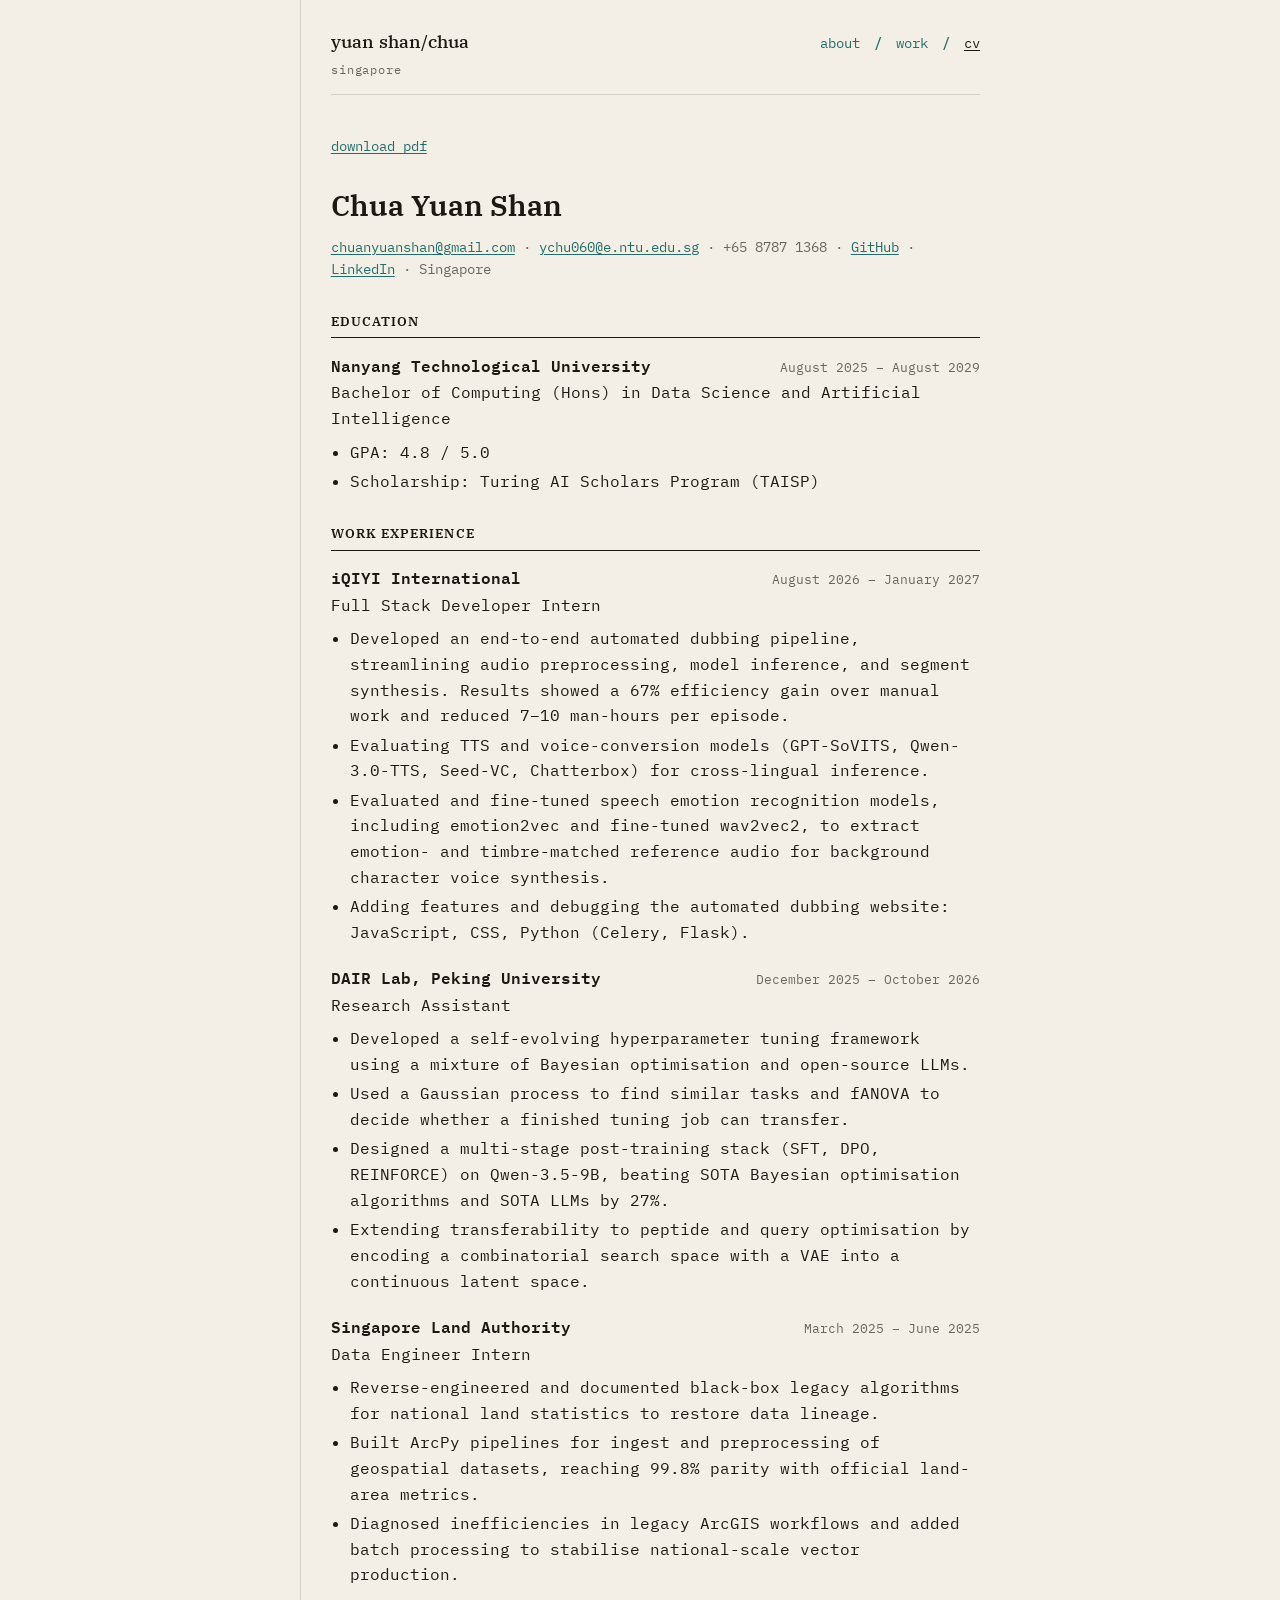
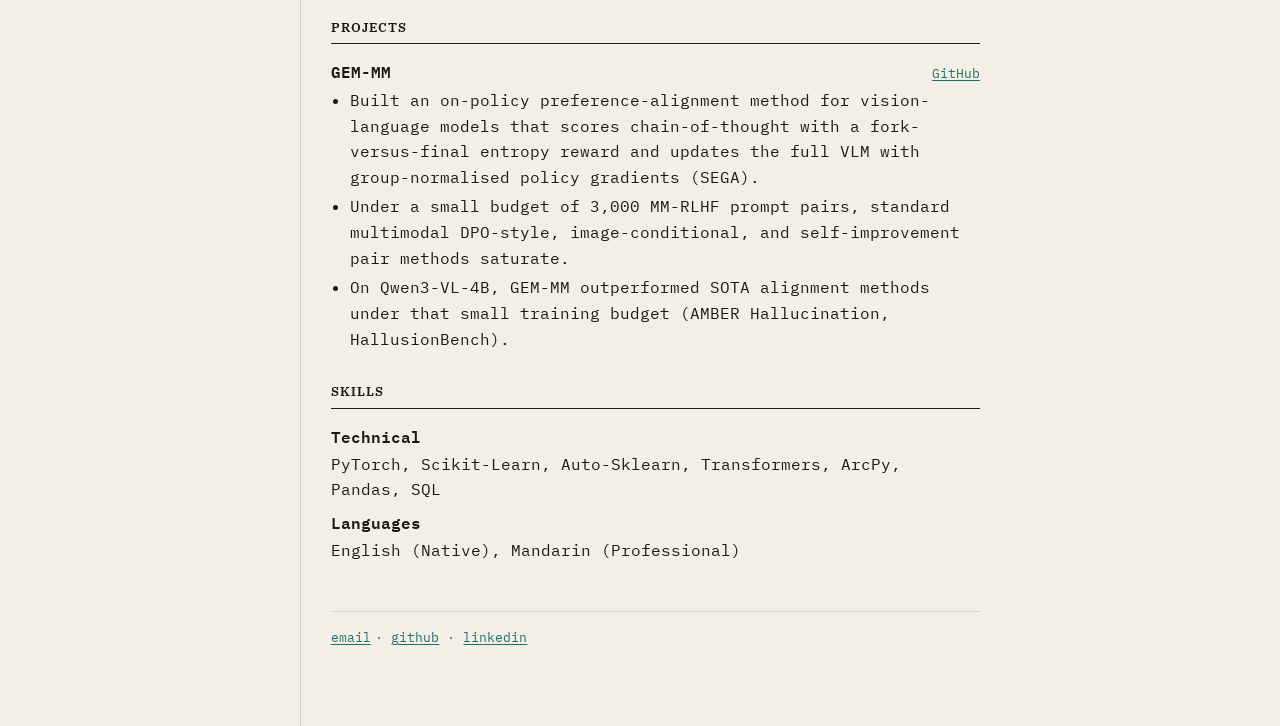
==== cv.html @ a7b31b98 "first commit" ====
<!DOCTYPE html>
<html lang="en">

<head>
  <meta charset="utf-8" />
  <meta name="viewport" content="width=device-width, initial-scale=1" />
  <title>cv — Chua Yuan Shan</title>
  <link rel="preconnect" href="https://fonts.googleapis.com" />
  <link rel="preconnect" href="https://fonts.gstatic.com" crossorigin />
  <link
    href="https://fonts.googleapis.com/css2?family=IBM+Plex+Mono:ital,wght@0,400;0,600;1,400&family=IBM+Plex+Serif:wght@500;600&display=swap"
    rel="stylesheet" />
  <link rel="stylesheet" href="css/site.css" />
  <link rel="icon" href="img/favicon.png?v=3" type="image/png" />
  <script src="js/site.js" defer></script>
</head>

<body>
  <div class="wrap">
    <header class="masthead">
      <div>
        <a class="wordmark" href="index.html">yuan shan/chua</a>
        <span class="running">singapore</span>
      </div>
      <nav aria-label="Primary">
        <a href="index.html">about</a>
        <span class="slash" aria-hidden="true">/</span>
        <a href="work.html">work</a>
        <span class="slash" aria-hidden="true">/</span>
        <a href="cv.html" aria-current="page">cv</a>
      </nav>
    </header>

    <main>
      <p class="page-tools">
        <a href="cv/Yuan_Shan_CV_BF_2.pdf">download pdf</a>
      </p>

      <div class="cv-head">
        <p class="cv-name">Chua Yuan Shan</p>
        <p class="cv-contacts">
            <a href="mailto:chuanyuanshan@gmail.com">chuanyuanshan@gmail.com</a>
            ·
            <a href="mailto:ychu060@e.ntu.edu.sg">ychu060@e.ntu.edu.sg</a>
            · +65 8787 1368 ·
          <a href="https://github.com/Y0306S">GitHub</a> ·
          <a href="https://www.linkedin.com/in/yuan-shan-chua-840307115">LinkedIn</a>
          · Singapore
        </p>
      </div>

      <section class="cv-section">
        <h2>Education</h2>
        <div class="entry">
          <div class="entry-top">
            <strong>Nanyang Technological University</strong>
            <span class="when">August 2025 – August 2029</span>
          </div>
          <p class="role">
            Bachelor of Computing (Hons) in Data Science and Artificial
            Intelligence
          </p>
          <ul>
            <li>GPA: 4.8 / 5.0</li>
            <li>Scholarship: Turing AI Scholars Program (TAISP)</li>
          </ul>
        </div>
      </section>

      <section class="cv-section">
        <h2>Work experience</h2>

        <div class="entry">
          <div class="entry-top">
            <strong>iQIYI International</strong>
            <span class="when">August 2026 – January 2027</span>
          </div>
          <p class="role">Full Stack Developer Intern</p>
          <ul>
            <li>
              Developed an end-to-end automated dubbing pipeline, streamlining
              audio preprocessing, model inference, and segment synthesis.
              Results showed a 67% efficiency gain over manual work and
              reduced 7–10 man-hours per episode.
            </li>
            <li>
              Evaluating TTS and voice-conversion models (GPT-SoVITS,
              Qwen-3.0-TTS, Seed-VC, Chatterbox) for cross-lingual inference.
            </li>
            <li>
              Evaluated and fine-tuned speech emotion recognition models,
              including emotion2vec and fine-tuned wav2vec2, to extract
              emotion- and timbre-matched reference audio for background
              character voice synthesis.
            </li>
            <li>
              Adding features and debugging the automated dubbing website:
              JavaScript, CSS, Python (Celery, Flask).
            </li>
          </ul>
        </div>

        <div class="entry">
          <div class="entry-top">
            <strong>DAIR Lab, Peking University</strong>
            <span class="when">December 2025 – October 2026</span>
          </div>
          <p class="role">Research Assistant</p>
          <ul>
            <li>
              Developed a self-evolving hyperparameter tuning framework using
              a mixture of Bayesian optimisation and open-source LLMs.
            </li>
            <li>
              Used a Gaussian process to find similar tasks and fANOVA to
              decide whether a finished tuning job can transfer.
            </li>
            <li>
              Designed a multi-stage post-training stack (SFT, DPO, REINFORCE)
              on Qwen-3.5-9B, beating SOTA Bayesian optimisation algorithms
              and SOTA LLMs by 27%.
            </li>
            <li>
              Extending transferability to peptide and query optimisation by
              encoding a combinatorial search space with a VAE into a
              continuous latent space.
            </li>
          </ul>
        </div>

        <div class="entry">
          <div class="entry-top">
            <strong>Singapore Land Authority</strong>
            <span class="when">March 2025 – June 2025</span>
          </div>
          <p class="role">Data Engineer Intern</p>
          <ul>
            <li>
              Reverse-engineered and documented black-box legacy algorithms
              for national land statistics to restore data lineage.
            </li>
            <li>
              Built ArcPy pipelines for ingest and preprocessing of geospatial
              datasets, reaching 99.8% parity with official land-area metrics.
            </li>
            <li>
              Diagnosed inefficiencies in legacy ArcGIS workflows and added
              batch processing to stabilise national-scale vector production.
            </li>
          </ul>
        </div>
      </section>

      <section class="cv-section">
        <h2>Projects</h2>
        <div class="entry">
          <div class="entry-top">
            <strong>GEM-MM</strong>
            <span class="when"><a href="https://github.com/Y0306S/GEM-MM">GitHub</a></span>
          </div>
          <ul>
            <li>
              Built an on-policy preference-alignment method for
              vision-language models that scores chain-of-thought with a
              fork-versus-final entropy reward and updates the full VLM with
              group-normalised policy gradients (SEGA).
            </li>
            <li>
              Under a small budget of 3,000 MM-RLHF prompt pairs, standard
              multimodal DPO-style, image-conditional, and self-improvement
              pair methods saturate.
            </li>
            <li>
              On Qwen3-VL-4B, GEM-MM outperformed SOTA alignment methods under
              that small training budget (AMBER Hallucination, HallusionBench).
            </li>
          </ul>
        </div>
      </section>

      <section class="cv-section">
        <h2>Skills</h2>
        <dl class="skills">
          <dt>Technical</dt>
          <dd>
            PyTorch, Scikit-Learn, Auto-Sklearn, Transformers, ArcPy, Pandas,
            SQL
          </dd>
          <dt>Languages</dt>
          <dd>English (Native), Mandarin (Professional)</dd>
        </dl>
      </section>
    </main>

    <footer>
      <details class="email-pop">
        <summary>email</summary>
        <div class="email-pop-panel">
          <p>personal</p>
          <a href="mailto:chuanyuanshan@gmail.com">chuanyuanshan@gmail.com</a>
          <p>school</p>
          <a href="mailto:ychu060@e.ntu.edu.sg">ychu060@e.ntu.edu.sg</a>
        </div>
        </details>
        <span>· <a href="https://github.com/Y0306S">github</a> · <a href="https://www.linkedin.com/in/yuan-shan-chua-840307115">linkedin</a></span>
      </footer>
  </div>
</body>

</html>
---- css/site.css ----
:root {
  --paper: #f4efe6;
  --ink: #1c1914;
  --muted: #6b6560;
  --rule: #d8d0c4;
  --accent: #1f6f6a;
  --accent-hover: #155652;
  --tag-fill: #e4ebe4;
  --measure: 40rem;
}

*,
*::before,
*::after {
  box-sizing: border-box;
}

html {
  font-size: 17px;
}

body {
  margin: 0;
  min-height: 100vh;
  color: var(--ink);
  background: var(--paper);
  font-family: "IBM Plex Mono", ui-monospace, "Cascadia Mono", Consolas, monospace;
  font-size: 0.92rem;
  line-height: 1.65;
}

a {
  color: var(--accent);
  text-underline-offset: 0.16em;
}

a:hover {
  color: var(--accent-hover);
}

.wrap {
  width: min(var(--measure), calc(100% - 3rem));
  margin: 0 auto;
  padding: 1.6rem 0 4.5rem;
  border-left: 1px solid var(--rule);
  padding-left: 1.75rem;
}

.masthead {
  display: flex;
  align-items: baseline;
  justify-content: space-between;
  gap: 1.25rem;
  padding-bottom: 0.85rem;
  margin-bottom: 2.4rem;
  border-bottom: 1px solid var(--rule);
}

.wordmark {
  font-family: "IBM Plex Serif", "Iowan Old Style", Georgia, serif;
  font-size: 1.05rem;
  font-weight: 500;
  letter-spacing: 0.01em;
  color: var(--ink);
  text-decoration: none;
}

.wordmark:hover {
  color: var(--accent);
}

.running {
  display: block;
  margin-top: 0.2rem;
  font-family: "IBM Plex Mono", monospace;
  font-size: 0.68rem;
  letter-spacing: 0.08em;
  text-transform: lowercase;
  color: var(--muted);
}

nav {
  font-size: 0.82rem;
}

nav a {
  text-decoration: none;
}

nav a[aria-current="page"] {
  color: var(--ink);
  text-decoration: underline;
  text-decoration-thickness: 1px;
}

nav .slash {
  color: var(--accent);
  margin: 0 0.35rem;
  font-weight: 500;
}

h1 {
  font-family: "IBM Plex Serif", Georgia, serif;
  font-size: 1.55rem;
  font-weight: 600;
  letter-spacing: -0.02em;
  margin: 0 0 1.35rem;
}

h2 {
  font-family: "IBM Plex Serif", Georgia, serif;
  font-size: 1.15rem;
  font-weight: 600;
  margin: 0 0 0.45rem;
}

.lede,
p {
  margin: 0 0 1.15rem;
}

.block {
  margin-bottom: 1.7rem;
}

.kicker {
  font-weight: 600;
  margin-bottom: 0.45rem;
}

ul {
  margin: 0 0 1.15rem;
  padding-left: 1.15rem;
}

li {
  margin: 0.2rem 0;
}

.note {
  color: var(--muted);
  font-size: 0.8rem;
  margin-top: 2.4rem;
}

sup,
.fn {
  font-size: 0.7em;
  line-height: 0;
}

.work-item {
  padding: 0 0 1.7rem;
  margin: 0 0 1.7rem;
  border-bottom: 1px solid var(--rule);
}

.work-item:last-of-type {
  border-bottom: 0;
  margin-bottom: 0;
}

.meta {
  color: var(--muted);
  font-size: 0.78rem;
  margin: 0 0 0.7rem;
}

.links {
  font-size: 0.82rem;
}

.tags {
  display: flex;
  flex-wrap: wrap;
  gap: 0.4rem;
  list-style: none;
  margin: 0.85rem 0 0;
  padding: 0;
}

.tags li {
  margin: 0;
  padding: 0.14rem 0.48rem;
  border: 1px solid var(--accent);
  background: var(--tag-fill);
  color: var(--accent-hover);
  font-size: 0.7rem;
  letter-spacing: 0.02em;
  line-height: 1.45;
}

.cv-head {
  margin-bottom: 1.8rem;
}

.cv-name {
  font-family: "IBM Plex Serif", Georgia, serif;
  font-size: 1.7rem;
  font-weight: 600;
  margin: 0 0 0.35rem;
}

.cv-contacts {
  color: var(--muted);
  font-size: 0.8rem;
}

.cv-section {
  margin: 1.7rem 0 0;
}

.cv-section h2 {
  font-size: 0.78rem;
  letter-spacing: 0.08em;
  text-transform: uppercase;
  border-bottom: 1px solid var(--ink);
  padding-bottom: 0.25rem;
  margin-bottom: 0.85rem;
}

.entry {
  margin: 0 0 1.15rem;
}

.entry-top {
  display: flex;
  justify-content: space-between;
  gap: 1rem;
  align-items: baseline;
}

.entry-top strong {
  font-weight: 600;
}

.when {
  color: var(--muted);
  font-size: 0.78rem;
  white-space: nowrap;
}

.role {
  margin: 0.1rem 0 0.45rem;
}

.skills dt {
  font-weight: 600;
  margin: 0.4rem 0 0.1rem;
}

.skills dd {
  margin: 0;
}

.page-tools {
  margin: 0 0 1.4rem;
  font-size: 0.82rem;
}

footer {
  display: flex;
  flex-wrap: wrap;
  align-items: baseline;
  gap: 0 0.35em;
  margin-top: 2.8rem;
  padding-top: 0.9rem;
  border-top: 1px solid var(--rule);
  color: var(--muted);
  font-size: 0.78rem;
}

.email-pop {
  position: relative;
  display: inline-block;
  vertical-align: baseline;
}

.email-pop > summary {
  display: inline;
  cursor: pointer;
  color: var(--accent);
  list-style: none;
  text-decoration: underline;
  text-underline-offset: 0.16em;
}

.email-pop > summary::-webkit-details-marker {
  display: none;
}

.email-pop[open] > summary {
  color: var(--accent-hover);
}

footer:has(.email-pop[open]) {
  padding-bottom: 6.5rem;
}

.email-pop-panel {
  position: absolute;
  left: 0;
  top: calc(100% + 0.45rem);
  z-index: 2;
  min-width: 17.5rem;
  padding: 0.55rem 0.7rem 0.65rem;
  background: var(--paper);
  border: 1px solid var(--accent);
}

.email-pop-panel p {
  margin: 0 0 0.2rem;
  color: var(--muted);
  font-size: 0.68rem;
}

.email-pop-panel a {
  display: block;
  margin: 0 0 0.55rem;
}

.email-pop-panel a:last-child {
  margin-bottom: 0;
}

.music {
  display: grid;
  grid-template-columns: 1fr 1fr;
  width: 100%;
  margin: 0 0 1.25rem;
}

.music h2 {
  font-size: 0.95rem;
  margin: 0 0 0.45rem;
  padding-bottom: 0.25rem;
  border-bottom: 1px solid var(--ink);
}

.music ul {
  list-style: none;
  margin: 0;
  padding: 0;
  max-width: none;
}

.music li {
  margin: 0.35rem 0 0;
  padding: 0;
}

@media (max-width: 52rem) {
  html {
    font-size: 16px;
  }

  .wrap {
    width: calc(100% - 1.5rem);
    padding-left: 1.1rem;
  }

  .masthead {
    flex-direction: column;
    align-items: flex-start;
    gap: 0.55rem;
  }

  .entry-top {
    flex-direction: column;
    gap: 0.15rem;
  }

  .when {
    white-space: normal;
  }
}
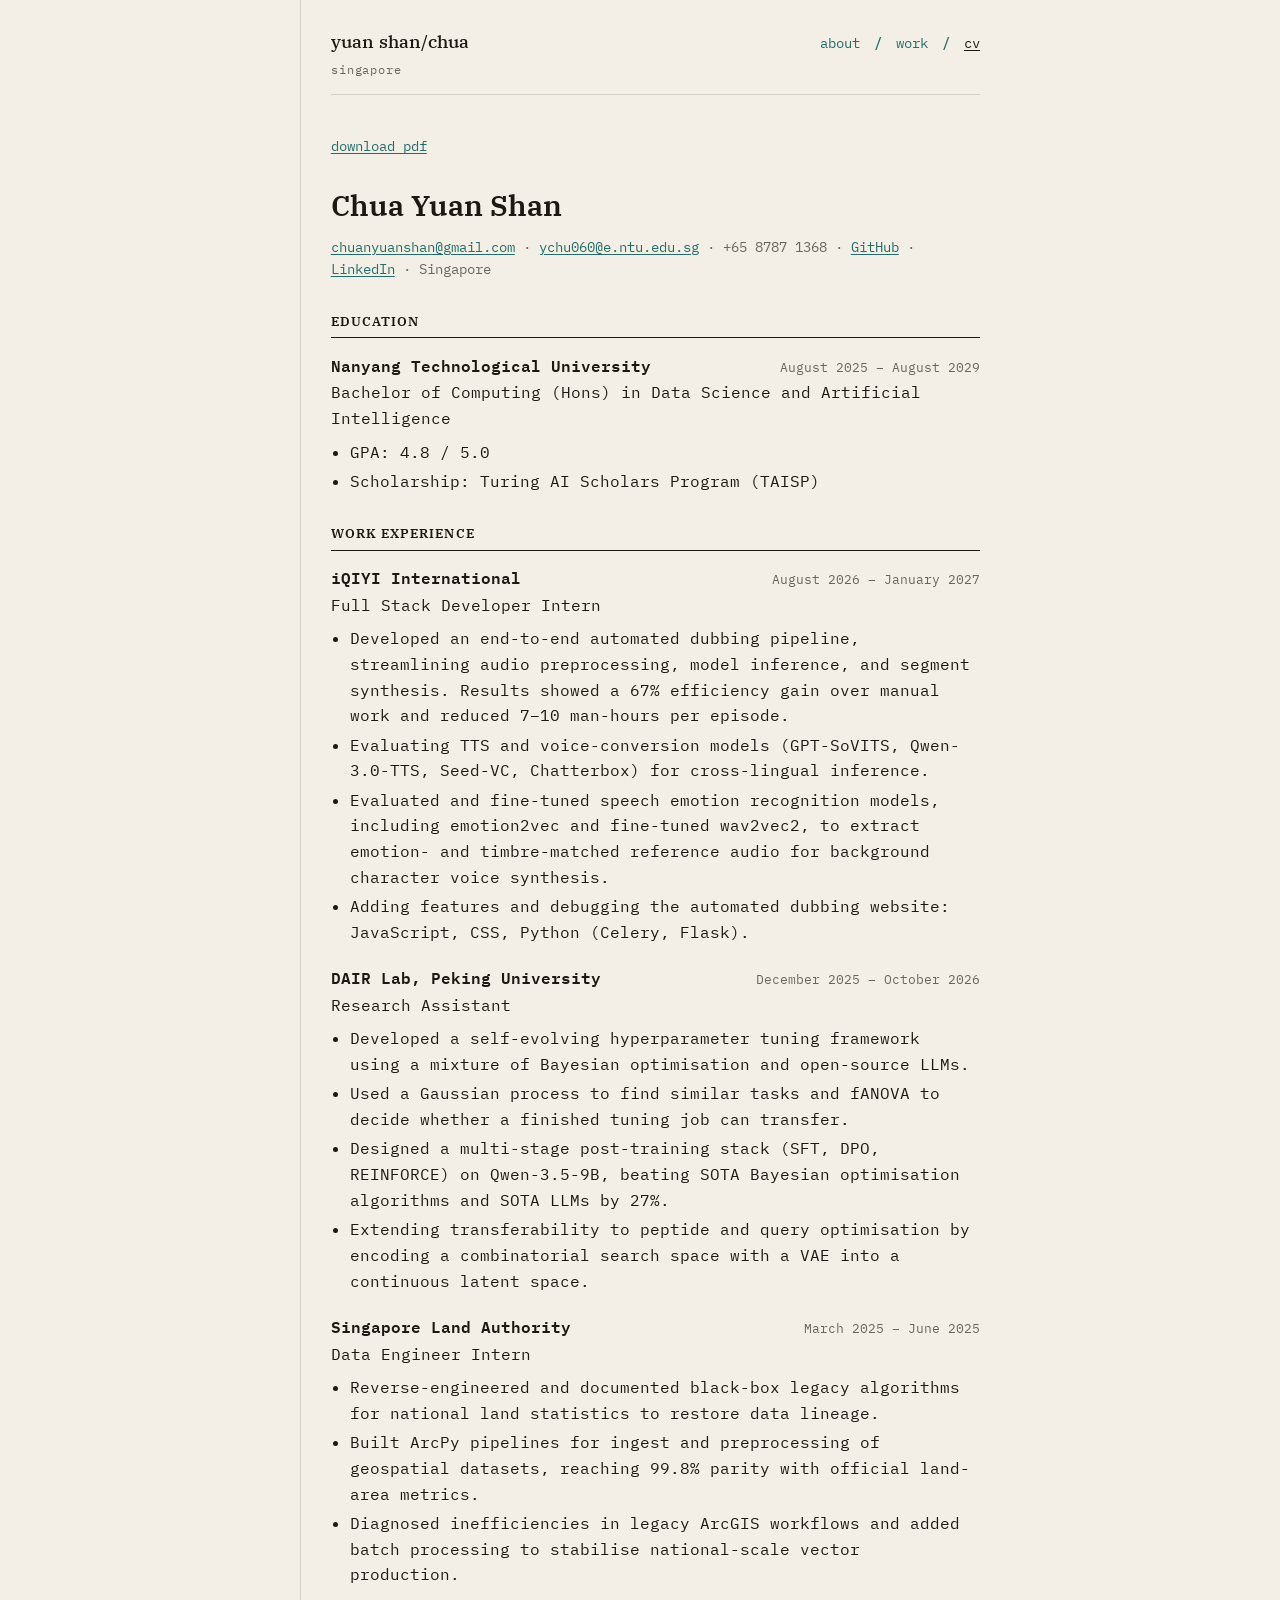
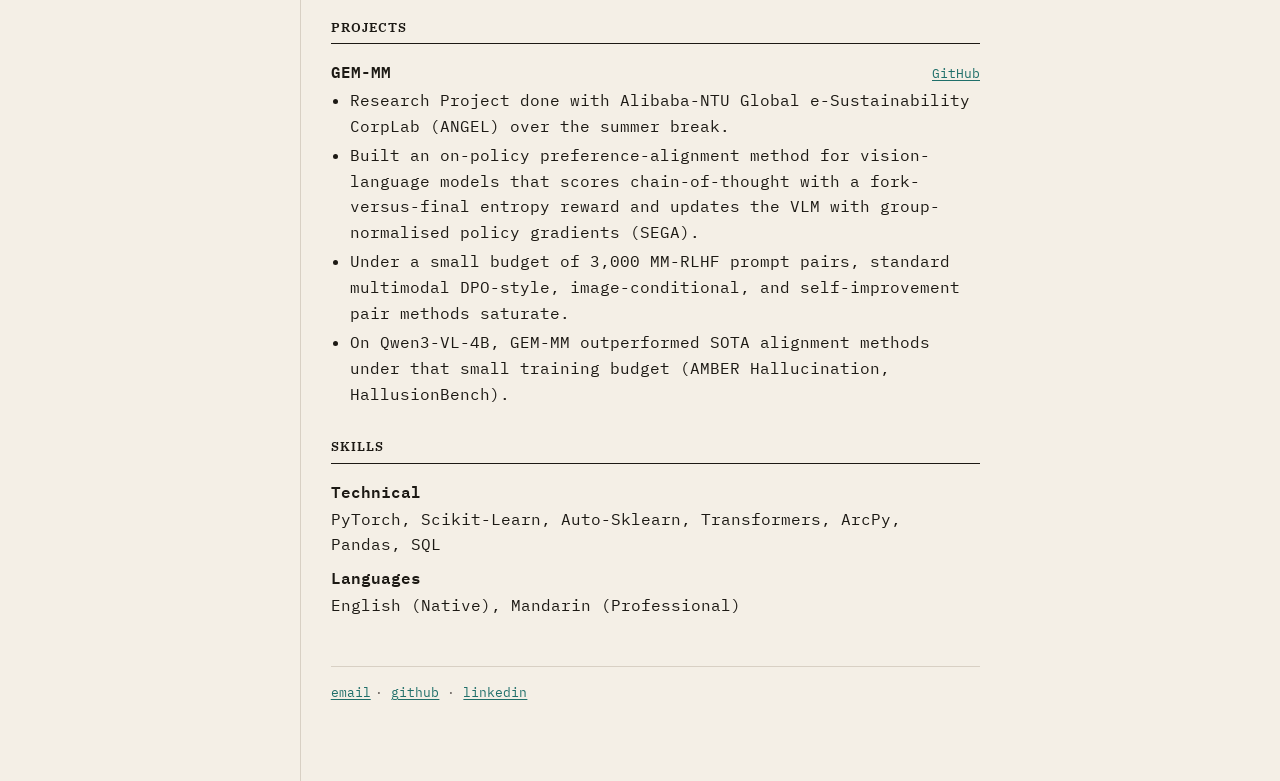
==== commit d4c741ea: "add articles for work" ====
--- a/cv.html
+++ b/cv.html
@@ -39,10 +39,10 @@
       <div class="cv-head">
         <p class="cv-name">Chua Yuan Shan</p>
         <p class="cv-contacts">
-            <a href="mailto:chuanyuanshan@gmail.com">chuanyuanshan@gmail.com</a>
-            ·
-            <a href="mailto:ychu060@e.ntu.edu.sg">ychu060@e.ntu.edu.sg</a>
-            · +65 8787 1368 ·
+          <a href="mailto:chuanyuanshan@gmail.com">chuanyuanshan@gmail.com</a>
+          ·
+          <a href="mailto:ychu060@e.ntu.edu.sg">ychu060@e.ntu.edu.sg</a>
+          · +65 8787 1368 ·
           <a href="https://github.com/Y0306S">GitHub</a> ·
           <a href="https://www.linkedin.com/in/yuan-shan-chua-840307115">LinkedIn</a>
           · Singapore
@@ -160,9 +160,13 @@
           </div>
           <ul>
             <li>
+              Research Project done with Alibaba-NTU Global e-Sustainability CorpLab (ANGEL)
+              over the summer break.
+            </li>
+            <li>
               Built an on-policy preference-alignment method for
               vision-language models that scores chain-of-thought with a
-              fork-versus-final entropy reward and updates the full VLM with
+              fork-versus-final entropy reward and updates the VLM with
               group-normalised policy gradients (SEGA).
             </li>
             <li>
@@ -201,9 +205,10 @@
           <p>school</p>
           <a href="mailto:ychu060@e.ntu.edu.sg">ychu060@e.ntu.edu.sg</a>
         </div>
-        </details>
-        <span>· <a href="https://github.com/Y0306S">github</a> · <a href="https://www.linkedin.com/in/yuan-shan-chua-840307115">linkedin</a></span>
-      </footer>
+      </details>
+      <span>· <a href="https://github.com/Y0306S">github</a> · <a
+          href="https://www.linkedin.com/in/yuan-shan-chua-840307115">linkedin</a></span>
+    </footer>
   </div>
 </body>
 
--- a/css/site.css
+++ b/css/site.css
@@ -160,6 +160,33 @@
   margin-bottom: 0;
 }
 
+.work-item h2 a {
+  color: inherit;
+  text-decoration: none;
+}
+
+.work-item h2 a:hover {
+  color: var(--accent);
+  text-decoration: underline;
+  text-underline-offset: 0.16em;
+}
+
+.more {
+  margin: 0.65rem 0 0;
+  font-size: 0.82rem;
+}
+
+.back {
+  display: inline-block;
+  margin: 0 0 1.1rem;
+  font-size: 0.82rem;
+}
+
+.dive h2 {
+  font-size: 0.95rem;
+  margin: 1.8rem 0 0.55rem;
+}
+
 .meta {
   color: var(--muted);
   font-size: 0.78rem;
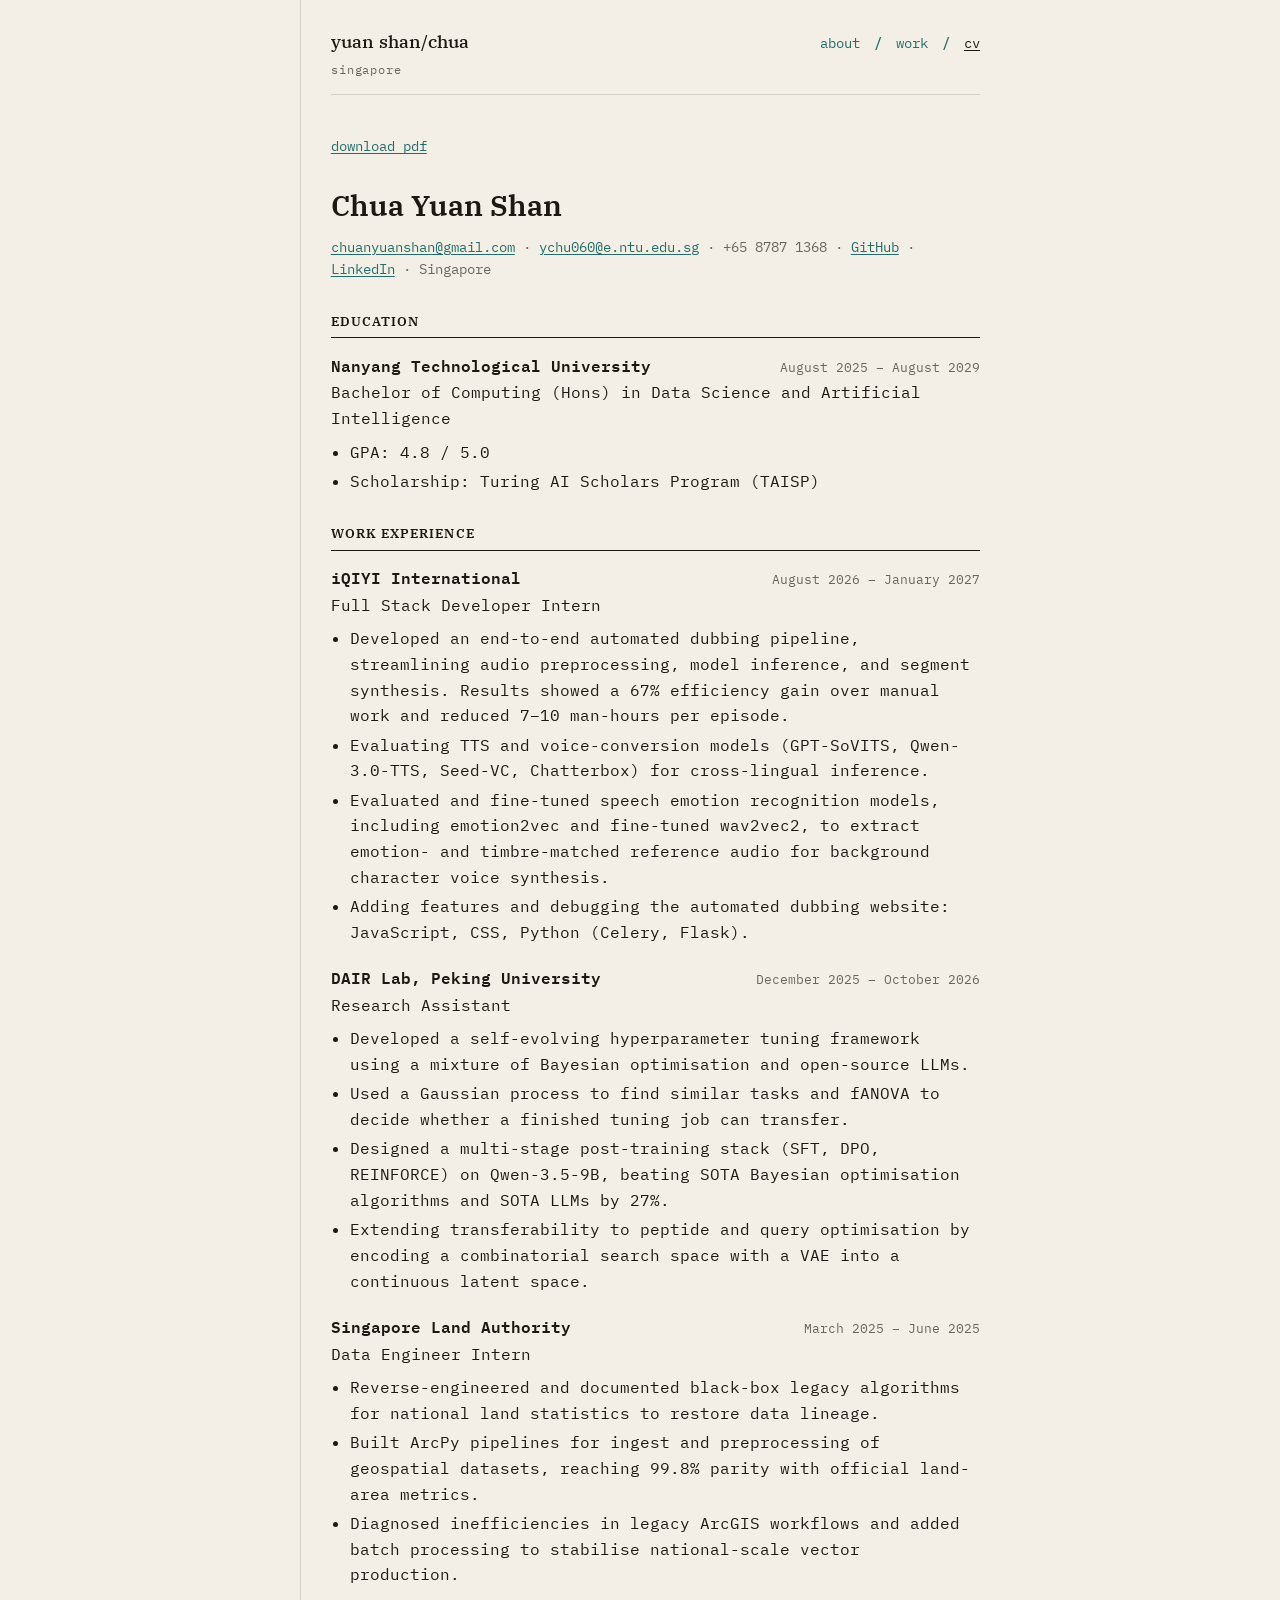
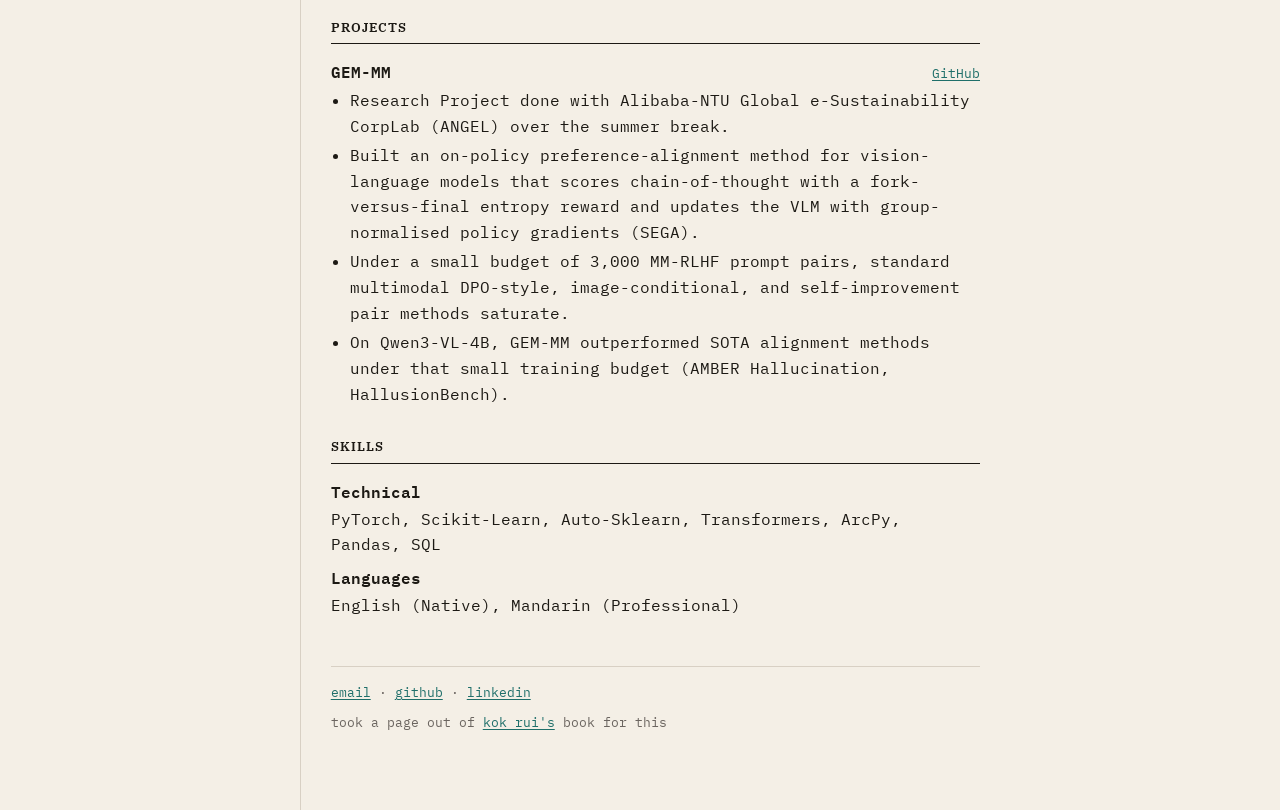
==== commit 48a7704c: "added references and fixed broken link" ====
--- a/cv.html
+++ b/cv.html
@@ -208,6 +208,9 @@
       </details>
       <span>· <a href="https://github.com/Y0306S">github</a> · <a
           href="https://www.linkedin.com/in/yuan-shan-chua-840307115">linkedin</a></span>
+      <p>
+        took a page out of <a href="https://kokruiwo.ng/">kok rui's</a> book for this
+      </p>
     </footer>
   </div>
 </body>
--- a/css/site.css
+++ b/css/site.css
@@ -286,15 +286,16 @@
 }
 
 footer {
-  display: flex;
-  flex-wrap: wrap;
-  align-items: baseline;
-  gap: 0 0.35em;
   margin-top: 2.8rem;
   padding-top: 0.9rem;
   border-top: 1px solid var(--rule);
   color: var(--muted);
   font-size: 0.78rem;
+}
+
+footer > p {
+  display: block;
+  margin: 0.45rem 0 0;
 }
 
 .email-pop {
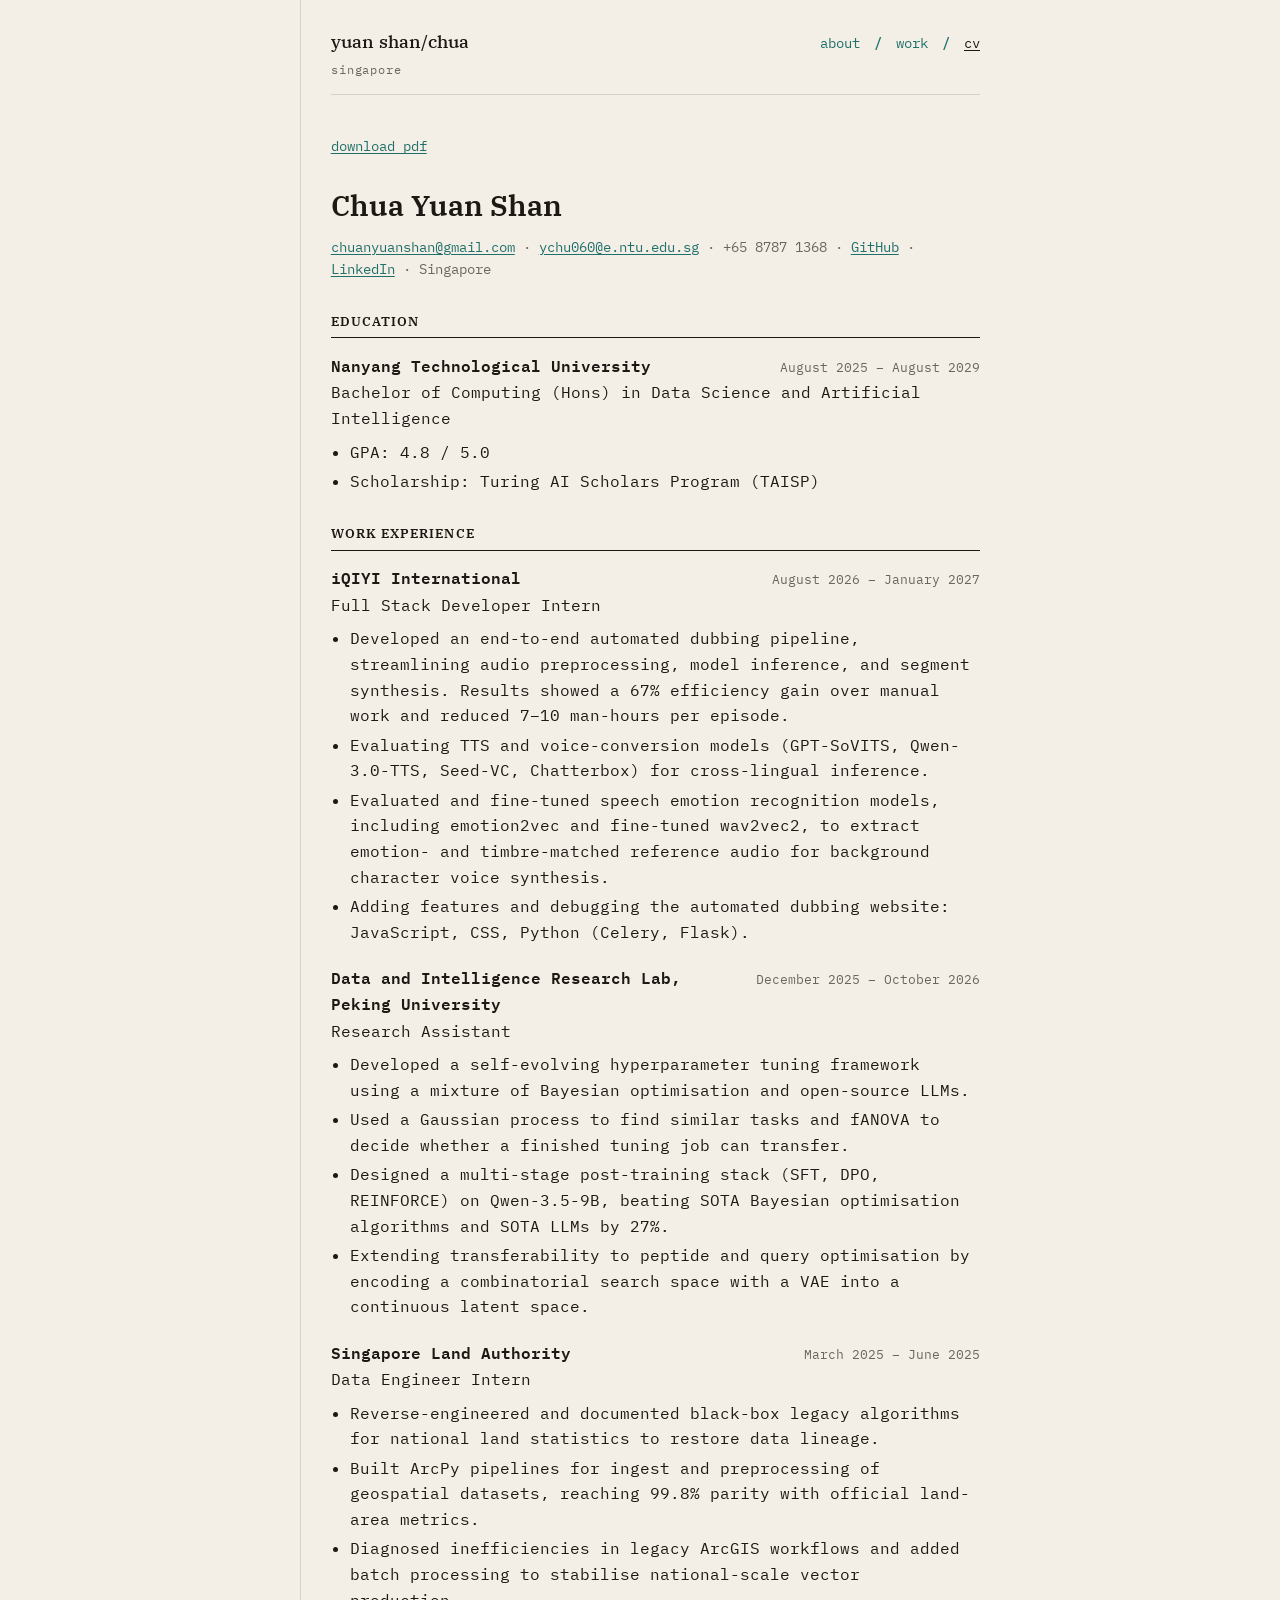
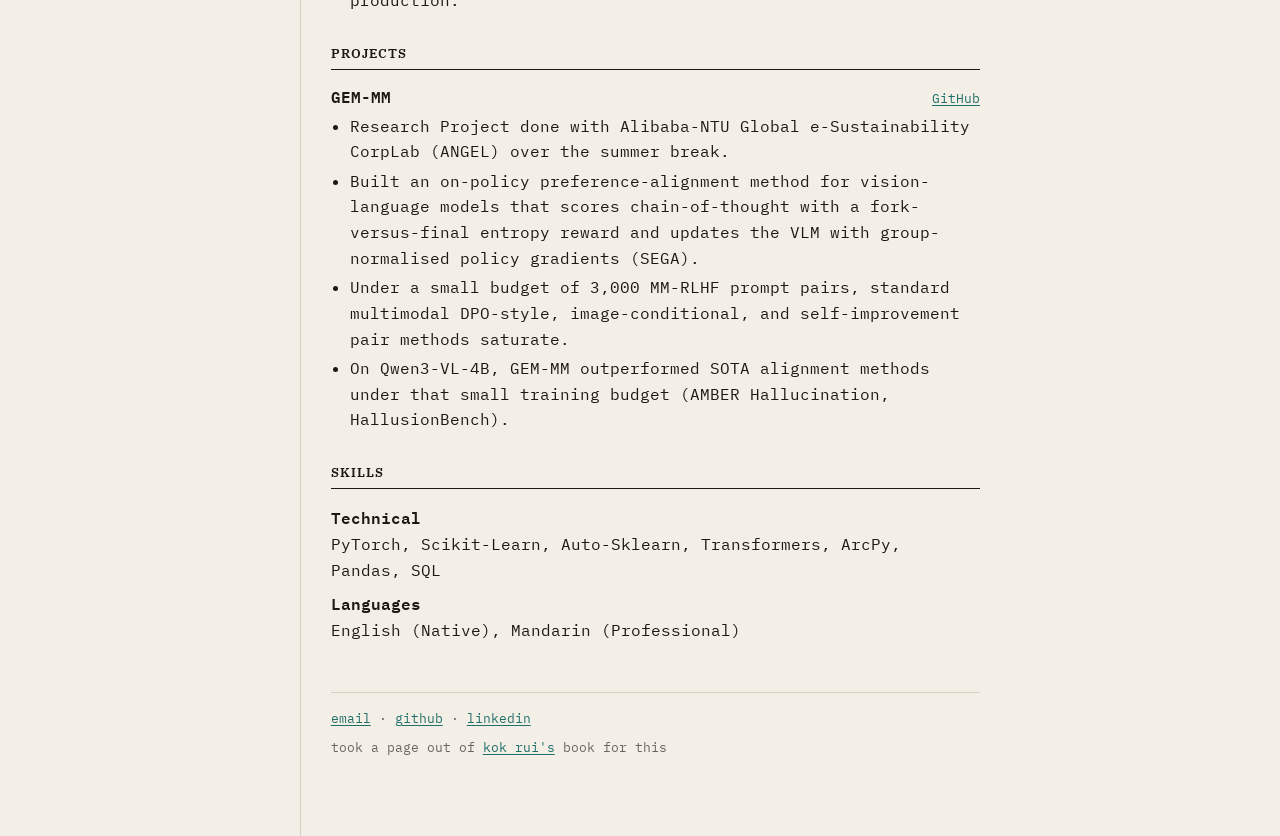
==== commit ff069027: "dair longform" ====
--- a/cv.html
+++ b/cv.html
@@ -102,7 +102,7 @@
 
         <div class="entry">
           <div class="entry-top">
-            <strong>DAIR Lab, Peking University</strong>
+            <strong>Data and Intelligence Research Lab, Peking University</strong>
             <span class="when">December 2025 – October 2026</span>
           </div>
           <p class="role">Research Assistant</p>
